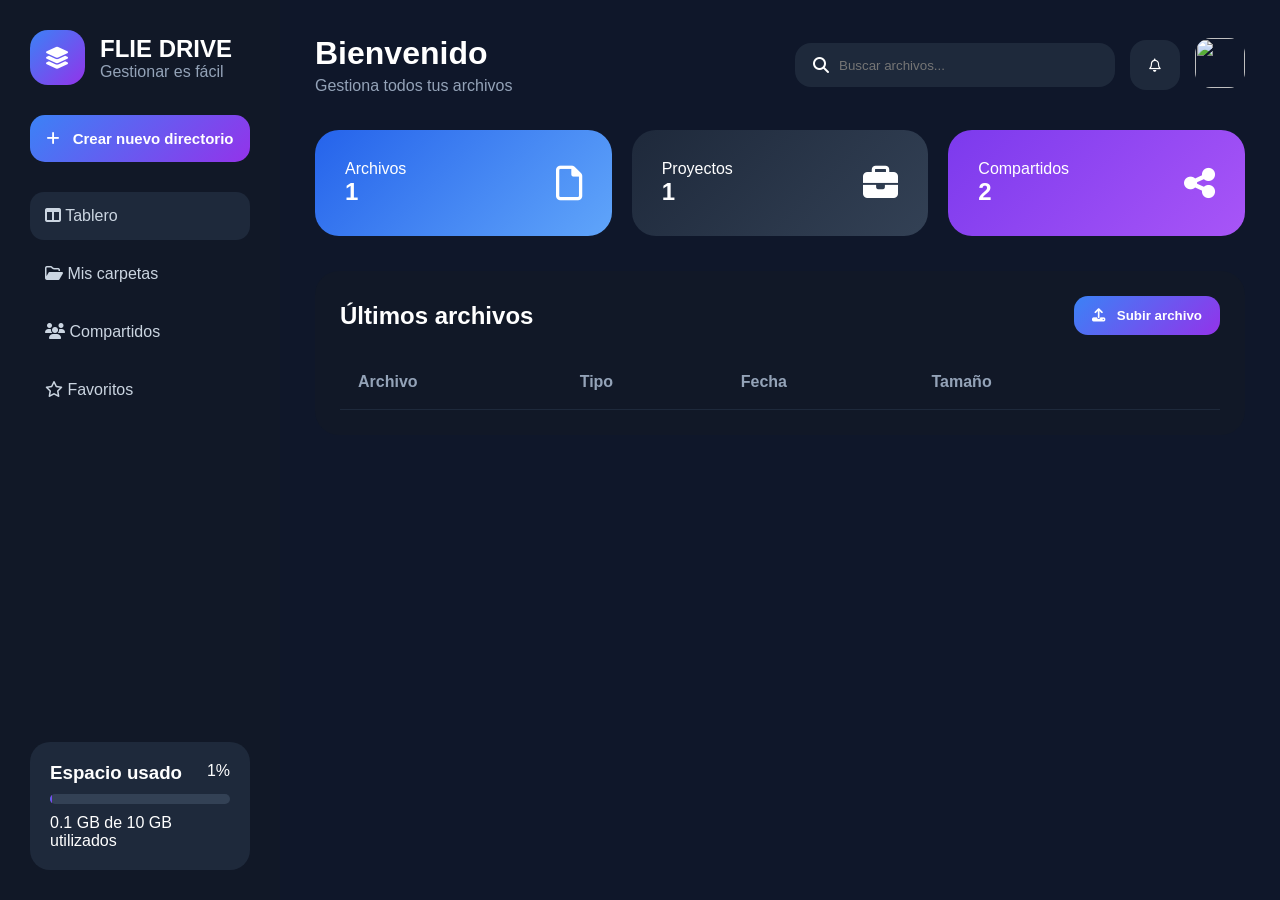
==== frontend/index.html @ d47bb7fe "CAMBIOS ANTES DE UNIFICACIÓN CON API  Y FRONTEND (ESPEREMOS QUE SALGA BIEN :V)" ====
<!DOCTYPE html>
<html lang="es">

<head>
    <meta charset="UTF-8">
    <meta name="viewport" content="width=device-width, initial-scale=1.0">
    <title>Directorio</title>

    <link rel="stylesheet" href="style.css">

    <link rel="stylesheet"
        href="https://cdnjs.cloudflare.com/ajax/libs/font-awesome/6.5.1/css/all.min.css">
</head>

<body>

    <div class="app-layout">

        <!-- SIDEBAR -->
        <aside class="sidebar">

            <div>

                <div class="brand">

                    <div class="brand-icon">
                        <i class="fa-solid fa-layer-group"></i>
                    </div>

                    <div>
                        <h2>FLIE DRIVE</h2>
                        <p>Gestionar es fácil</p>
                    </div>

                </div>

                <button class="create-btn">
                    <i class="fa-solid fa-plus"></i>
                    Crear nuevo directorio
                </button>

                <nav class="menu">

                    <a href="#" class="active">
                        <i class="fa-solid fa-table-columns"></i>
                        Tablero
                    </a>

                    <a href="#">
                        <i class="fa-regular fa-folder-open"></i>
                        Mis carpetas
                    </a>

                    <a href="#">
                        <i class="fa-solid fa-users"></i>
                        Compartidos
                    </a>

                    <a href="#">
                        <i class="fa-regular fa-star"></i>
                        Favoritos
                    </a>

                   
                </nav>

            </div>

            <div class="storage-card">

                <div class="storage-top">
                    <h3>Espacio usado</h3>
                    <span>1%</span>
                </div>

                <div class="storage-bar">
                    <div class="storage-fill"></div>
                </div>

                <p>0.1 GB de 10 GB utilizados</p>

            </div>

        </aside>

        <!-- MAIN -->
        <main class="main-content">

            <!-- TOPBAR -->
            <header class="topbar">

                <div>
                    <h1>Bienvenido </h1>
                    <p>Gestiona todos tus archivos</p>
                </div>

                <div class="top-actions">

                    <div class="search-box">
                        <i class="fa-solid fa-magnifying-glass"></i>

                        <input type="text"
                            placeholder="Buscar archivos...">
                    </div>

                    <button class="notification-btn">
                        <i class="fa-regular fa-bell"></i>
                    </button>

                    <div class="profile">
                        <img src="https://i.pravatar.cc/100" alt="">
                    </div>

                </div>

            </header>

            <!-- STATS -->
            <section class="stats-grid">

                <div class="stat-card blue-card">
                    <div>
                        <p>Archivos</p>
                        <h2>1</h2>
                    </div>

                    <i class="fa-regular fa-file"></i>
                </div>

                <div class="stat-card dark-card">
                    <div>
                        <p>Proyectos</p>
                        <h2>1</h2>
                    </div>

                    <i class="fa-solid fa-briefcase"></i>
                </div>

                <div class="stat-card purple-card">
                    <div>
                        <p>Compartidos</p>
                        <h2>2</h2>
                    </div>

                    <i class="fa-solid fa-share-nodes"></i>
                </div>

            </section>

            <!-- TABLA -->
            <section class="table-section">

                <div class="section-header">

                    <h2>Últimos archivos</h2>

                    <button class="upload-btn">
                        <i class="fa-solid fa-upload"></i>
                        Subir archivo
                    </button>

                </div>

                <table>

                    <thead>
                        <tr>
                            <th>Archivo</th>
                            <th>Tipo</th>
                            <th>Fecha</th>
                            <th>Tamaño</th>
                            <th></th>
                        </tr>
                    </thead>

                    <tbody id="table-body"></tbody>

                </table>

            </section>

        </main>

    </div>

    <script src="script.js"></script>

</body>

</html>
---- frontend/style.css ----
*{
    margin:0;
    padding:0;
    box-sizing:border-box;
    font-family:'Segoe UI',sans-serif;
}

body{
    background:#0f172a;
    color:white;
}

.app-layout{
    display:flex;
    min-height:100vh;
}

/* SIDEBAR */

.sidebar{
    width:280px;
    background:#111827;
    padding:30px;

    display:flex;
    flex-direction:column;
    justify-content:space-between;
}

.brand{
    display:flex;
    align-items:center;
    gap:15px;

    margin-bottom:30px;
}

.brand-icon{
    width:55px;
    height:55px;

    border-radius:18px;

    background:linear-gradient(135deg,#3b82f6,#9333ea);

    display:flex;
    justify-content:center;
    align-items:center;

    font-size:22px;
}

.brand p{
    color:#94a3b8;
}

.create-btn{

    position: relative;
    overflow: hidden;

    width:100%;
    padding:15px;

    border:none;
    border-radius:15px;

    background:linear-gradient(
        135deg,
        #3b82f6,
        #9333ea
    );

    color:white;
    font-weight:bold;
    font-size:15px;

    cursor:pointer;

    margin-bottom:30px;

    transition:
        transform 0.3s ease,
        box-shadow 0.3s ease,
        filter 0.3s ease;
}

/* hover principal */
.create-btn:hover{

    transform:
        translateY(-4px)
        scale(1.02);

    box-shadow:
        0 10px 25px rgba(59,130,246,0.35),
        0 0 30px rgba(147,51,234,0.25);

    filter: brightness(1.08);
}

/* al hacer click */
.create-btn:active{

    transform: scale(0.97);
}

/* brillo animado */
.create-btn::before{

    content:"";

    position:absolute;

    top:0;
    left:-120%;

    width:100%;
    height:100%;

    background:linear-gradient(
        120deg,
        transparent,
        rgba(255,255,255,0.25),
        transparent
    );

    transition:0.7s;
}

/* animación del brillo */
.create-btn:hover::before{
    left:120%;
}

/* icono */
.create-btn i{

    margin-right:8px;

    transition: transform 0.3s ease;
}

/* icono animado */
.create-btn:hover i{

    transform:
        rotate(90deg)
        scale(1.15);
}
.menu{
    display:flex;
    flex-direction:column;
    gap:10px;
}

.menu a{
    text-decoration:none;
    color:#cbd5e1;

    padding:15px;

    border-radius:14px;

    transition:.3s;
}

.menu a:hover,
.menu .active{
    background:#1e293b;
}

.storage-card{
    background:#1e293b;

    padding:20px;

    border-radius:20px;
}

.storage-top{
    display:flex;
    justify-content:space-between;

    margin-bottom:10px;
}

.storage-bar{
    width:100%;
    height:10px;

    background:#334155;

    border-radius:20px;

    overflow:hidden;

    margin-bottom:10px;
}

.storage-fill{
    width:1%;
    height:100%;

    background:linear-gradient(90deg,#3b82f6,#9333ea);
}

/* MAIN */

.main-content{
    flex:1;
    padding:35px;
}

/* TOPBAR */

.topbar{
    display:flex;
    justify-content:space-between;
    align-items:center;

    margin-bottom:35px;
}

.topbar p{
    color:#94a3b8;
    margin-top:5px;
}

.top-actions{
    display:flex;
    align-items:center;
    gap:15px;
}

.search-box{
    background:#1e293b;

    padding:14px 18px;

    border-radius:16px;

    width:320px;

    display:flex;
    align-items:center;
    gap:10px;
}

.search-box input{
    background:transparent;
    border:none;
    outline:none;
    color:white;
    width:100%;
}

.notification-btn{
    width:50px;
    height:50px;

    border:none;
    border-radius:16px;

    background:#1e293b;

    color:white;

    cursor:pointer;
}

.profile img{
    width:50px;
    height:50px;

    border-radius:16px;
}

/* STATS */

.stats-grid{
    display:grid;
    grid-template-columns:repeat(auto-fit,minmax(250px,1fr));

    gap:20px;

    margin-bottom:35px;
}

.stat-card{
    padding:30px;

    border-radius:24px;

    display:flex;
    justify-content:space-between;
    align-items:center;
}

.blue-card{
    background:linear-gradient(135deg,#2563eb,#60a5fa);
}

.dark-card{
    background:linear-gradient(135deg,#1e293b,#334155);
}

.purple-card{
    background:linear-gradient(135deg,#7c3aed,#a855f7);
}

.stat-card i{
    font-size:35px;
}

/* TABLE */

.table-section{
    background:#111827;

    padding:25px;

    border-radius:24px;
}

.section-header{
    display:flex;
    justify-content:space-between;
    align-items:center;

    margin-bottom:20px;
}

.upload-btn{

    position: relative;
    overflow: hidden;

    border:none;

    padding:12px 18px;

    border-radius:14px;

    background:linear-gradient(
        135deg,
        #3b82f6,
        #9333ea
    );

    color:white;

    cursor:pointer;

    font-weight:bold;

    transition:
        transform 0.3s ease,
        box-shadow 0.3s ease,
        filter 0.3s ease;
}

/* hover principal */
.upload-btn:hover{

    transform:
        translateY(-4px)
        scale(1.03);

    box-shadow:
        0 10px 25px rgba(59,130,246,0.35),
        0 0 30px rgba(147,51,234,0.25);

    filter: brightness(1.08);
}

/* efecto click */
.upload-btn:active{

    transform: scale(0.96);
}

/* brillo animado */
.upload-btn::before{

    content:"";

    position:absolute;

    top:0;
    left:-120%;

    width:100%;
    height:100%;

    background:linear-gradient(
        120deg,
        transparent,
        rgba(255,255,255,0.25),
        transparent
    );

    transition:0.7s;
}

/* movimiento del brillo */
.upload-btn:hover::before{
    left:120%;
}

/* icono */
.upload-btn i{

    margin-right:8px;

    transition:
        transform 0.4s ease;
}

/* animacion icono */
.upload-btn:hover i{

    transform:
        translateY(-3px)
        scale(1.15);
}

table{
    width:100%;
    border-collapse:collapse;
}

th,
td{
    padding:18px;
    text-align:left;
}

th{
    color:#94a3b8;
}

tr{
    border-bottom:1px solid #1e293b;
}

.file-info{
    display:flex;
    align-items:center;
    gap:15px;
}

.file-icon{
    width:45px;
    height:45px;

    border-radius:14px;

    background:#1e293b;

    display:flex;
    justify-content:center;
    align-items:center;
}

/* RESPONSIVE */

@media(max-width:1000px){

    .sidebar{
        display:none;
    }

    .topbar{
        flex-direction:column;
        gap:20px;
        align-items:flex-start;
    }

    .search-box{
        width:100%;
    }
}

/* EFECTO PREMIUM SIDEBAR */

.menu a{
    position: relative;
    overflow: hidden;

    transition: 
        transform 0.3s ease,
        background 0.3s ease,
        box-shadow 0.3s ease;
}

/* brillo animado */
.menu a::before{
    content: "";

    position: absolute;

    top: 0;
    left: -120%;

    width: 100%;
    height: 100%;

    background: linear-gradient(
        120deg,
        transparent,
        rgba(255,255,255,0.18),
        transparent
    );

    transition: 0.6s;
}

/* hover principal */
.menu a:hover{

    transform: translateX(8px) scale(1.03);

    background: linear-gradient(
        90deg,
        rgba(59,130,246,0.18),
        rgba(147,51,234,0.18)
    );

    box-shadow:
        0 0 15px rgba(59,130,246,0.25),
        0 0 30px rgba(147,51,234,0.15);

    color: white;
}

/* animación de brillo */
.menu a:hover::before{
    left: 120%;
}

/* iconos */
.menu a i{
    transition: 0.3s;
}

/* icono flotante */
.menu a:hover i{
    transform: scale(1.2) rotate(-8deg);
    color: #60a5fa;
}

/* EFECTOS PREMIUM PARA LAS CARDS */

.stat-card{
    position: relative;
    overflow: hidden;

    cursor: pointer;

    transition:
        transform 0.35s ease,
        box-shadow 0.35s ease,
        filter 0.35s ease;
}

/* efecto glow */
.stat-card:hover{

    transform:
        translateY(-10px)
        scale(1.03);

    box-shadow:
        0 10px 30px rgba(0,0,0,0.35),
        0 0 25px rgba(255,255,255,0.08);

    filter: brightness(1.08);
}

/* brillo animado */
.stat-card::before{

    content: "";

    position: absolute;

    top: 0;
    left: -150%;

    width: 80%;
    height: 100%;

    background: linear-gradient(
        120deg,
        transparent,
        rgba(255,255,255,0.22),
        transparent
    );

    transform: skewX(-20deg);

    transition: 0.8s;
}

/* animación del brillo */
.stat-card:hover::before{
    left: 180%;
}

/* iconos animados */
.stat-card i{

    transition:
        transform 0.4s ease,
        opacity 0.3s ease;
}

/* movimiento del icono */
.stat-card:hover i{

    transform:
        scale(1.25)
        rotate(-8deg);

    opacity: 1;
}

/* numeros con efecto */
.stat-card h2{

    transition:
        transform 0.3s ease,
        letter-spacing 0.3s ease;
}

.stat-card:hover h2{

    transform: scale(1.08);

    letter-spacing: 1px;
}
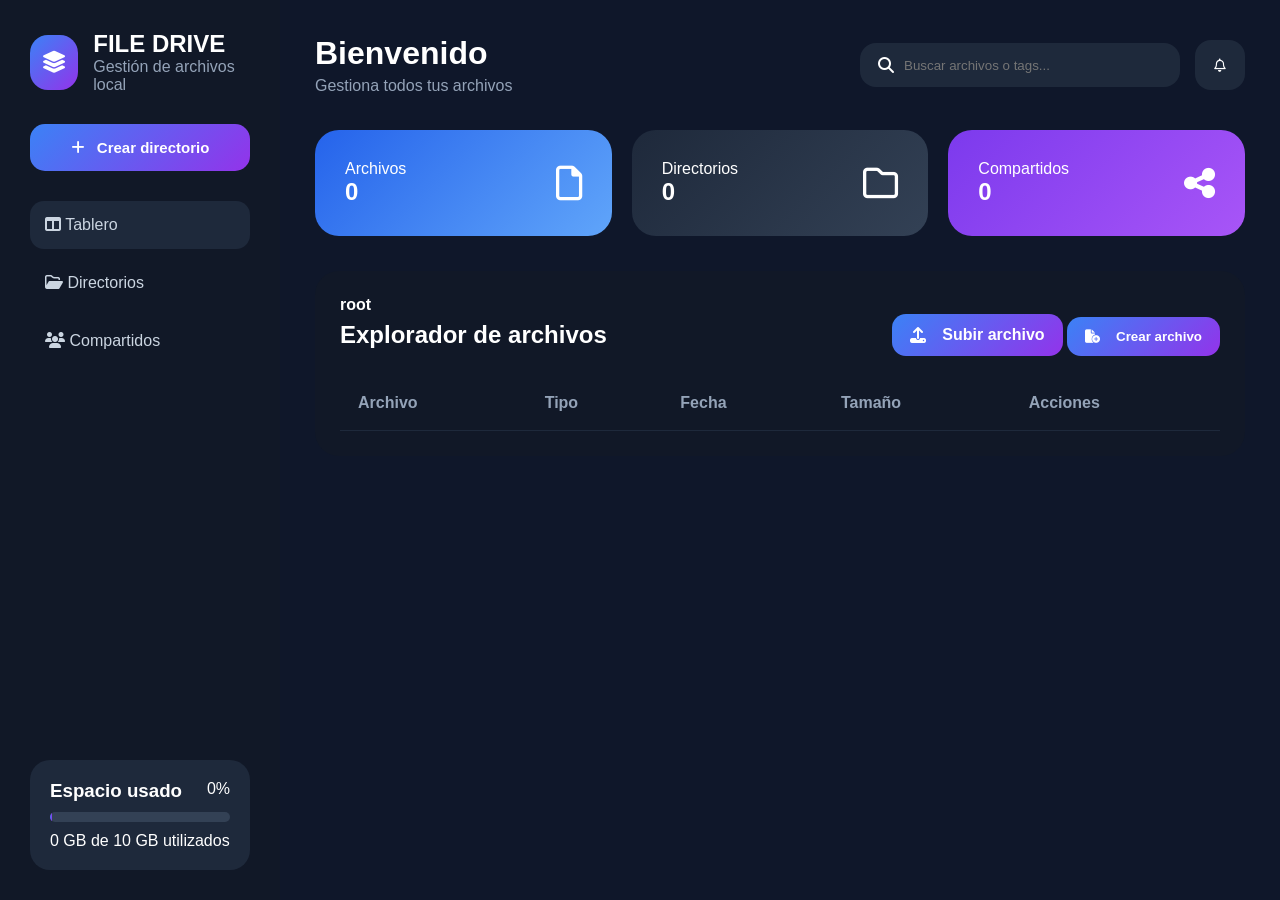
==== commit 97717936: "change22" ====
--- a/frontend/index.html
+++ b/frontend/index.html
@@ -2,14 +2,26 @@
 <html lang="es">
 
 <head>
+
     <meta charset="UTF-8">
-    <meta name="viewport" content="width=device-width, initial-scale=1.0">
-    <title>Directorio</title>
-
-    <link rel="stylesheet" href="style.css">
-
-    <link rel="stylesheet"
-        href="https://cdnjs.cloudflare.com/ajax/libs/font-awesome/6.5.1/css/all.min.css">
+
+    <meta
+        name="viewport"
+        content="width=device-width, initial-scale=1.0"
+    >
+
+    <title>File Drive</title>
+
+    <link
+        rel="stylesheet"
+        href="style.css"
+    >
+
+    <link
+        rel="stylesheet"
+        href="https://cdnjs.cloudflare.com/ajax/libs/font-awesome/6.5.1/css/all.min.css"
+    >
+
 </head>
 
 <body>
@@ -17,160 +29,305 @@
     <div class="app-layout">
 
         <!-- SIDEBAR -->
+
         <aside class="sidebar">
 
             <div>
 
+                <!-- BRAND -->
+
                 <div class="brand">
 
                     <div class="brand-icon">
+
                         <i class="fa-solid fa-layer-group"></i>
+
                     </div>
 
                     <div>
-                        <h2>FLIE DRIVE</h2>
-                        <p>Gestionar es fácil</p>
-                    </div>
-
-                </div>
-
-                <button class="create-btn">
+
+                        <h2>FILE DRIVE</h2>
+
+                        <p>
+                            Gestión de archivos local
+                        </p>
+
+                    </div>
+
+                </div>
+
+                <!-- CREATE DIRECTORY -->
+
+                <button
+                    class="create-btn"
+                    id="new-folder-btn"
+                >
+
                     <i class="fa-solid fa-plus"></i>
-                    Crear nuevo directorio
+
+                    Crear directorio
+
                 </button>
 
+                <!-- MENU -->
+
                 <nav class="menu">
 
-                    <a href="#" class="active">
+                    <a
+                        href="#"
+                        class="active"
+                        id="dashboard-view-btn"
+                    >
+
                         <i class="fa-solid fa-table-columns"></i>
+
                         Tablero
+
                     </a>
 
+                    <a
+                        href="#"
+                        id="directories-view-btn"
+                    >
+
+                        <i class="fa-regular fa-folder-open"></i>
+
+                        Directorios
+
+                    </a>
+
                     <a href="#">
-                        <i class="fa-regular fa-folder-open"></i>
-                        Mis carpetas
+
+                        <i class="fa-solid fa-users"></i>
+
+                        Compartidos
+
                     </a>
 
-                    <a href="#">
-                        <i class="fa-solid fa-users"></i>
-                        Compartidos
-                    </a>
-
-                    <a href="#">
-                        <i class="fa-regular fa-star"></i>
-                        Favoritos
-                    </a>
-
-                   
                 </nav>
 
+                <!-- DIRECTORY TREE -->
+
+                <div id="directory-tree"></div>
+
             </div>
 
+            <!-- STORAGE -->
+
             <div class="storage-card">
 
                 <div class="storage-top">
+
                     <h3>Espacio usado</h3>
-                    <span>1%</span>
+
+                    <span id="storage-percent">
+                        0%
+                    </span>
+
                 </div>
 
                 <div class="storage-bar">
-                    <div class="storage-fill"></div>
-                </div>
-
-                <p>0.1 GB de 10 GB utilizados</p>
+
+                    <div
+                        class="storage-fill"
+                        id="storage-fill"
+                    ></div>
+
+                </div>
+
+                <p id="storage-text">
+                    0 GB de 10 GB utilizados
+                </p>
 
             </div>
 
         </aside>
 
         <!-- MAIN -->
+
         <main class="main-content">
 
             <!-- TOPBAR -->
+
             <header class="topbar">
 
                 <div>
-                    <h1>Bienvenido </h1>
-                    <p>Gestiona todos tus archivos</p>
+
+                    <h1>Bienvenido</h1>
+
+                    <p>
+                        Gestiona todos tus archivos
+                    </p>
+
                 </div>
 
                 <div class="top-actions">
 
+                    <!-- SEARCH -->
+
                     <div class="search-box">
+
                         <i class="fa-solid fa-magnifying-glass"></i>
 
-                        <input type="text"
-                            placeholder="Buscar archivos...">
-                    </div>
+                        <input
+                            type="text"
+                            placeholder="Buscar archivos o tags..."
+                        >
+
+                    </div>
+
+                    <!-- NOTIFICATIONS -->
 
                     <button class="notification-btn">
+
                         <i class="fa-regular fa-bell"></i>
+
                     </button>
 
-                    <div class="profile">
-                        <img src="https://i.pravatar.cc/100" alt="">
-                    </div>
-
                 </div>
 
             </header>
 
             <!-- STATS -->
+
             <section class="stats-grid">
 
-                <div class="stat-card blue-card">
+                <!-- FILES -->
+
+                <div
+                    class="stat-card blue-card"
+                    id="files-card"
+                >
+
                     <div>
+
                         <p>Archivos</p>
-                        <h2>1</h2>
+
+                        <h2 id="files-count">
+                            0
+                        </h2>
+
                     </div>
 
                     <i class="fa-regular fa-file"></i>
-                </div>
-
-                <div class="stat-card dark-card">
+
+                </div>
+
+                <!-- DIRECTORIES -->
+
+                <div
+                    class="stat-card dark-card"
+                    id="directories-card"
+                >
+
                     <div>
-                        <p>Proyectos</p>
-                        <h2>1</h2>
-                    </div>
-
-                    <i class="fa-solid fa-briefcase"></i>
-                </div>
+
+                        <p>Directorios</p>
+
+                        <h2 id="directories-count">
+                            0
+                        </h2>
+
+                    </div>
+
+                    <i class="fa-regular fa-folder"></i>
+
+                </div>
+
+                <!-- SHARED -->
 
                 <div class="stat-card purple-card">
+
                     <div>
+
                         <p>Compartidos</p>
-                        <h2>2</h2>
+
+                        <h2 id="shared-files">
+                            0
+                        </h2>
+
                     </div>
 
                     <i class="fa-solid fa-share-nodes"></i>
+
                 </div>
 
             </section>
 
-            <!-- TABLA -->
+            <!-- TABLE SECTION -->
+
             <section class="table-section">
 
+                <!-- BREADCRUMBS -->
+
+                <div id="breadcrumbs"></div>
+
+                <!-- HEADER -->
+
                 <div class="section-header">
 
-                    <h2>Últimos archivos</h2>
-
-                    <button class="upload-btn">
-                        <i class="fa-solid fa-upload"></i>
-                        Subir archivo
-                    </button>
-
-                </div>
+                    <h2>
+                        Explorador de archivos
+                    </h2>
+
+                    <div class="header-actions">
+
+                        <!-- UPLOAD -->
+
+                        <label
+                            class="upload-btn"
+                            for="file-input"
+                        >
+
+                            <i class="fa-solid fa-upload"></i>
+
+                            Subir archivo
+
+                        </label>
+
+                        <input
+                            type="file"
+                            id="file-input"
+                            hidden
+                        >
+
+                        <!-- CREATE FILE -->
+
+                        <button
+                            class="upload-btn"
+                            id="create-file-btn"
+                        >
+
+                            <i class="fa-solid fa-file-circle-plus"></i>
+
+                            Crear archivo
+
+                        </button>
+
+                    </div>
+
+                </div>
+
+                <!-- TABLE -->
 
                 <table>
 
                     <thead>
+
                         <tr>
+
                             <th>Archivo</th>
+
                             <th>Tipo</th>
+
                             <th>Fecha</th>
+
                             <th>Tamaño</th>
-                            <th></th>
+
+                            <th>Acciones</th>
+
                         </tr>
+
                     </thead>
 
                     <tbody id="table-body"></tbody>
@@ -183,7 +340,7 @@
 
     </div>
 
-    <script src="script.js"></script>
+    <script src="main.js"></script>
 
 </body>
 
--- a/frontend/style.css
+++ b/frontend/style.css
@@ -336,23 +336,29 @@
     position: relative;
     overflow: hidden;
 
-    border:none;
-
-    padding:12px 18px;
-
-    border-radius:14px;
-
-    background:linear-gradient(
+    display: inline-flex;
+    align-items: center;
+    justify-content: center;
+
+    gap: 8px;
+
+    border: none;
+
+    padding: 12px 18px;
+
+    border-radius: 14px;
+
+    background: linear-gradient(
         135deg,
         #3b82f6,
         #9333ea
     );
 
-    color:white;
-
-    cursor:pointer;
-
-    font-weight:bold;
+    color: white;
+
+    cursor: pointer;
+
+    font-weight: bold;
 
     transition:
         transform 0.3s ease,
@@ -640,3 +646,52 @@
 
     letter-spacing: 1px;
 }
+.delete-directory-btn,
+.delete-file-btn {
+
+    padding: 6px 12px;
+
+    border: none;
+
+    border-radius: 6px;
+
+    cursor: pointer;
+
+    background: #ff4d4d;
+
+    color: white;
+
+    font-size: 14px;
+}
+.file-info-column{
+
+    display:flex;
+    flex-direction:column;
+    gap:6px;
+}
+
+.tags-container{
+
+    display:flex;
+    flex-wrap:wrap;
+    gap:6px;
+
+    margin-left:60px;
+}
+
+.tag-badge{
+
+    padding:4px 10px;
+
+    border-radius:999px;
+
+    background:#1e293b;
+
+    border:1px solid #334155;
+
+    color:#60a5fa;
+
+    font-size:12px;
+
+    font-weight:600;
+}   
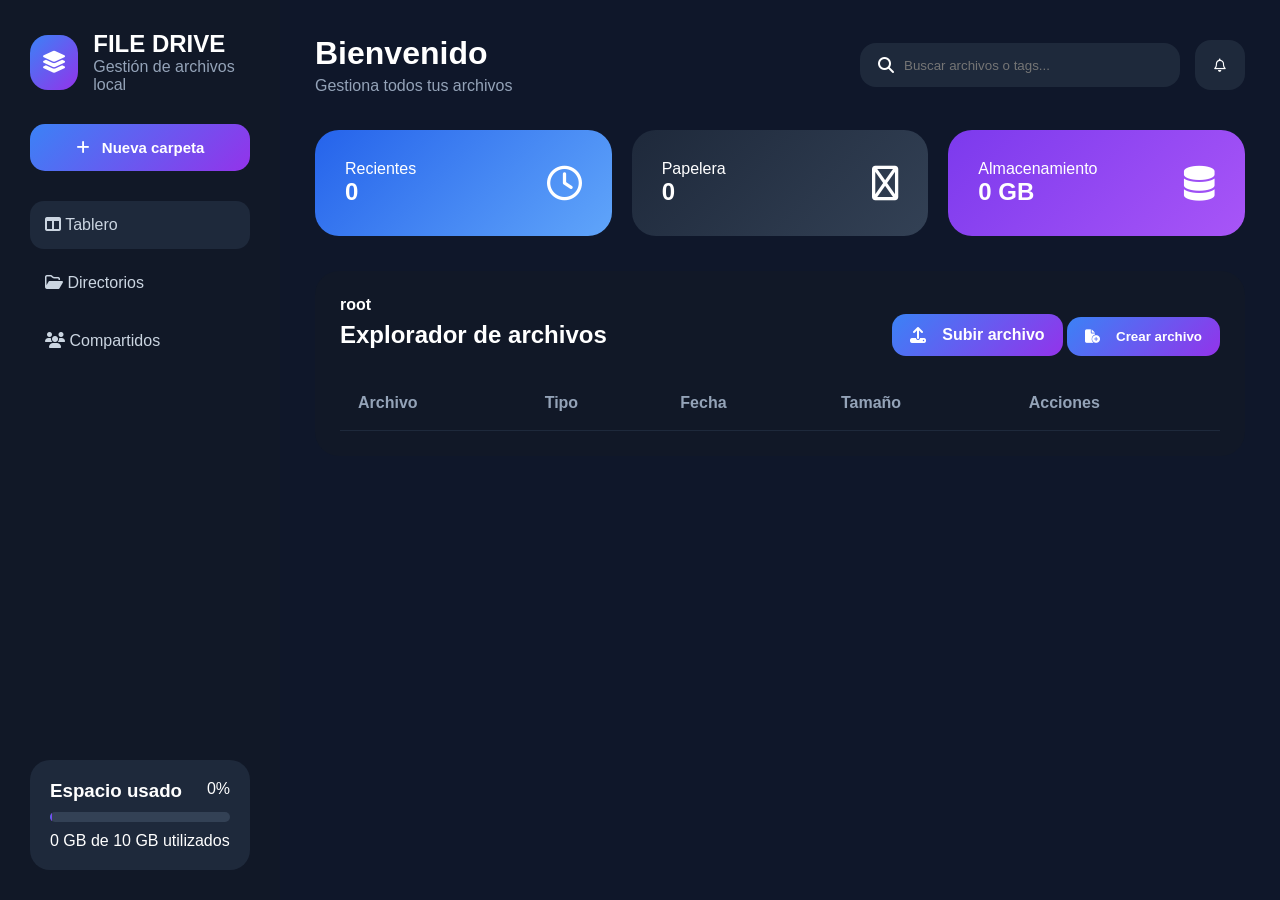
==== commit f2700ba7: "cld1" ====
--- a/frontend/index.html
+++ b/frontend/index.html
@@ -65,7 +65,7 @@
 
                     <i class="fa-solid fa-plus"></i>
 
-                    Crear directorio
+                    Nueva carpeta
 
                 </button>
 
@@ -192,24 +192,24 @@
 
             <section class="stats-grid">
 
-                <!-- FILES -->
+                <!-- RECENT FILES -->
 
                 <div
                     class="stat-card blue-card"
-                    id="files-card"
+                    id="recent-files-card"
                 >
 
                     <div>
 
-                        <p>Archivos</p>
-
-                        <h2 id="files-count">
+                        <p>Recientes</p>
+
+                        <h2 id="recent-files-count">
                             0
                         </h2>
 
                     </div>
 
-                    <i class="fa-regular fa-file"></i>
+                    <i class="fa-regular fa-clock"></i>
 
                 </div>
 
@@ -217,38 +217,38 @@
 
                 <div
                     class="stat-card dark-card"
-                    id="directories-card"
+                    id="trash-card"
                 >
 
                     <div>
 
-                        <p>Directorios</p>
-
-                        <h2 id="directories-count">
+                        <p>Papelera</p>
+
+                        <h2 id="trash-count">
                             0
                         </h2>
 
                     </div>
 
-                    <i class="fa-regular fa-folder"></i>
-
-                </div>
-
-                <!-- SHARED -->
+                    <i class="fa-regular fa-trash"></i>
+
+                </div>
+
+                <!-- TOTAL SIZE -->
 
                 <div class="stat-card purple-card">
 
                     <div>
 
-                        <p>Compartidos</p>
-
-                        <h2 id="shared-files">
-                            0
+                        <p>Almacenamiento</p>
+
+                        <h2 id="storage-used-gb">
+                            0 GB
                         </h2>
 
                     </div>
 
-                    <i class="fa-solid fa-share-nodes"></i>
+                    <i class="fa-solid fa-database"></i>
 
                 </div>
 
@@ -340,6 +340,55 @@
 
     </div>
 
+    <!-- TAGS MODAL -->
+
+    <div class="modal" id="tags-modal">
+
+        <div class="modal-content">
+
+            <div class="modal-header">
+
+                <h2>Editar etiquetas</h2>
+
+                <button class="modal-close-btn" id="close-tags-modal">
+                    <i class="fa-solid fa-times"></i>
+                </button>
+
+            </div>
+
+            <div class="modal-body">
+
+                <div class="tags-input-section">
+
+                    <input
+                        type="text"
+                        id="tag-input"
+                        placeholder="Agregar nueva etiqueta y presionar Enter"
+                        class="tag-input"
+                    >
+
+                </div>
+
+                <div class="tags-list" id="tags-list"></div>
+
+            </div>
+
+            <div class="modal-footer">
+
+                <button class="btn-cancel" id="cancel-tags-btn">
+                    Cancelar
+                </button>
+
+                <button class="btn-save" id="save-tags-btn">
+                    Guardar
+                </button>
+
+            </div>
+
+        </div>
+
+    </div>
+
     <script src="main.js"></script>
 
 </body>
--- a/frontend/style.css
+++ b/frontend/style.css
@@ -694,4 +694,252 @@
     font-size:12px;
 
     font-weight:600;
-}   +}
+
+/* MODAL */
+
+.modal {
+
+    display: none;
+
+    position: fixed;
+
+    z-index: 1000;
+
+    left: 0;
+
+    top: 0;
+
+    width: 100%;
+
+    height: 100%;
+
+    background-color: rgba(0, 0, 0, 0.6);
+}
+
+.modal.show {
+
+    display: flex;
+
+    justify-content: center;
+
+    align-items: center;
+}
+
+.modal-content {
+
+    background: #1f2937;
+
+    border-radius: 12px;
+
+    width: 90%;
+
+    max-width: 500px;
+
+    box-shadow: 0 20px 60px rgba(0, 0, 0, 0.5);
+
+    overflow: hidden;
+}
+
+.modal-header {
+
+    display: flex;
+
+    justify-content: space-between;
+
+    align-items: center;
+
+    padding: 20px;
+
+    border-bottom: 1px solid #374151;
+}
+
+.modal-header h2 {
+
+    font-size: 18px;
+
+    font-weight: 600;
+}
+
+.modal-close-btn {
+
+    background: none;
+
+    border: none;
+
+    color: #9ca3af;
+
+    font-size: 20px;
+
+    cursor: pointer;
+
+    transition: color 0.2s;
+}
+
+.modal-close-btn:hover {
+
+    color: #ffffff;
+}
+
+.modal-body {
+
+    padding: 20px;
+}
+
+.tags-input-section {
+
+    margin-bottom: 20px;
+}
+
+.tag-input {
+
+    width: 100%;
+
+    padding: 10px 12px;
+
+    border: 1px solid #374151;
+
+    border-radius: 6px;
+
+    background: #111827;
+
+    color: #ffffff;
+
+    font-size: 14px;
+
+    outline: none;
+
+    transition: border-color 0.2s;
+}
+
+.tag-input:focus {
+
+    border-color: #3b82f6;
+}
+
+.tags-list {
+
+    display: flex;
+
+    flex-wrap: wrap;
+
+    gap: 8px;
+}
+
+.tag-item {
+
+    display: flex;
+
+    align-items: center;
+
+    gap: 8px;
+
+    padding: 8px 12px;
+
+    background: #374151;
+
+    border-radius: 20px;
+
+    font-size: 13px;
+}
+
+.tag-remove-btn {
+
+    background: none;
+
+    border: none;
+
+    color: #ef4444;
+
+    cursor: pointer;
+
+    font-size: 14px;
+
+    transition: color 0.2s;
+}
+
+.tag-remove-btn:hover {
+
+    color: #fca5a5;
+}
+
+.modal-footer {
+
+    display: flex;
+
+    justify-content: flex-end;
+
+    gap: 10px;
+
+    padding: 15px 20px;
+
+    border-top: 1px solid #374151;
+}
+
+.btn-cancel,
+.btn-save {
+
+    padding: 8px 16px;
+
+    border: none;
+
+    border-radius: 6px;
+
+    font-size: 14px;
+
+    font-weight: 500;
+
+    cursor: pointer;
+
+    transition: all 0.2s;
+}
+
+.btn-cancel {
+
+    background: #374151;
+
+    color: #ffffff;
+}
+
+.btn-cancel:hover {
+
+    background: #4b5563;
+}
+
+.btn-save {
+
+    background: #3b82f6;
+
+    color: #ffffff;
+}
+
+.btn-save:hover {
+
+    background: #2563eb;
+}
+
+/* EDIT TAGS BUTTON */
+
+.edit-tags-btn {
+
+    padding: 6px 12px;
+
+    background: #6366f1;
+
+    color: white;
+
+    border: none;
+
+    border-radius: 4px;
+
+    font-size: 12px;
+
+    cursor: pointer;
+
+    transition: background 0.2s;
+}
+
+.edit-tags-btn:hover {
+
+    background: #4f46e5;
+}
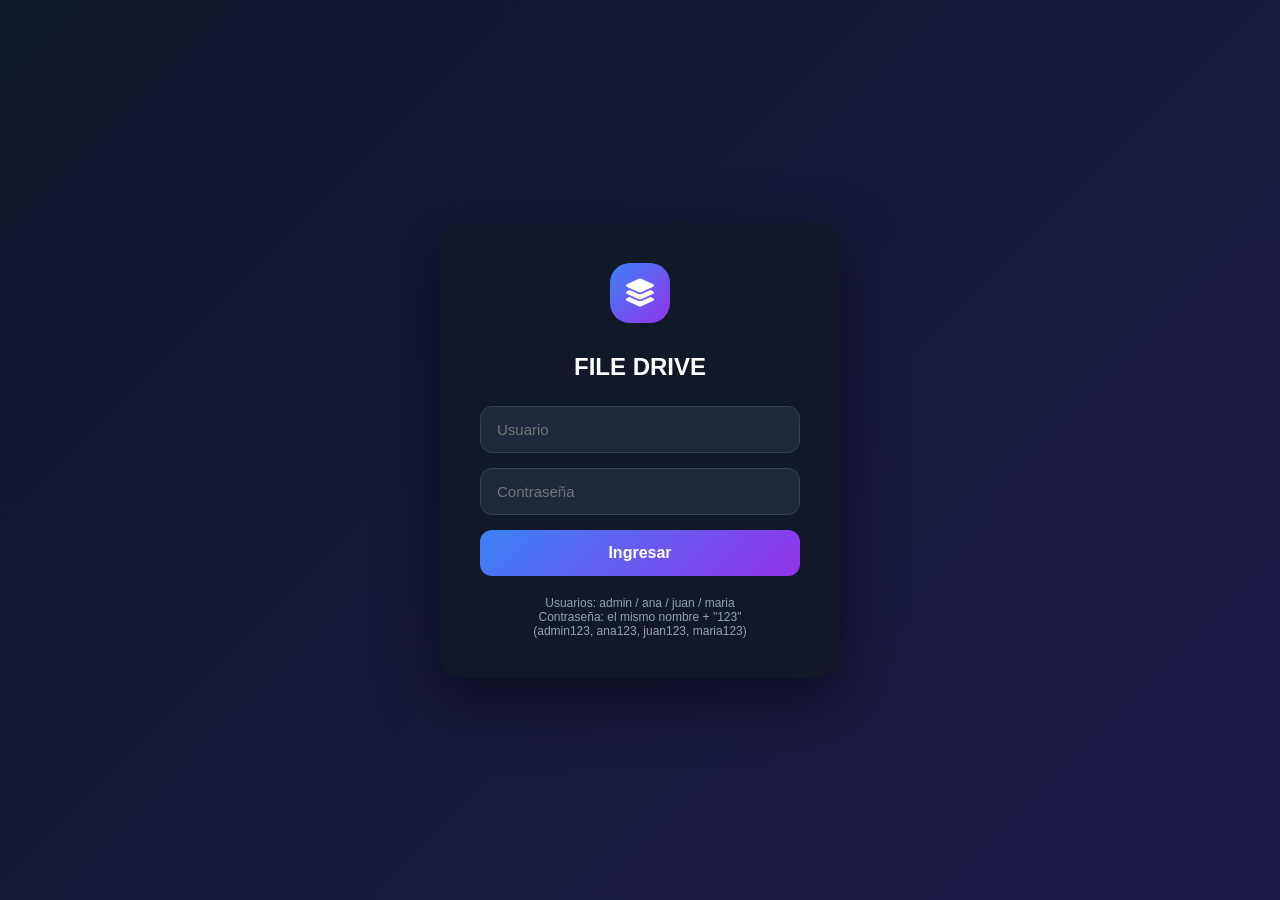
==== commit b1aec372: "funcionando1" ====
--- a/frontend/index.html
+++ b/frontend/index.html
@@ -14,7 +14,7 @@
 
     <link
         rel="stylesheet"
-        href="style.css"
+        href="/frontend/style.css"
     >
 
     <link
@@ -96,14 +96,7 @@
 
                     </a>
 
-                    <a href="#">
-
-                        <i class="fa-solid fa-users"></i>
-
-                        Compartidos
-
-                    </a>
-
+                    
                 </nav>
 
                 <!-- DIRECTORY TREE -->
@@ -178,11 +171,7 @@
 
                     <!-- NOTIFICATIONS -->
 
-                    <button class="notification-btn">
-
-                        <i class="fa-regular fa-bell"></i>
-
-                    </button>
+            
 
                 </div>
 
@@ -310,7 +299,7 @@
 
                 <!-- TABLE -->
 
-                <table>
+                <table class="data-table">
 
                     <thead>
 
@@ -389,7 +378,45 @@
 
     </div>
 
-    <script src="main.js"></script>
+    <!-- TRASH MODAL -->
+
+    <div class="modal" id="trash-modal">
+
+        <div class="modal-content modal-lg">
+
+            <div class="modal-header">
+
+                <h2><i class="fa-regular fa-trash-can"></i> Papelera</h2>
+
+                <button class="modal-close-btn" id="close-trash-modal">
+                    <i class="fa-solid fa-times"></i>
+                </button>
+
+            </div>
+
+            <div class="modal-body">
+
+                <div id="trash-items-list">
+                    <div class="loading">Cargando...</div>
+                </div>
+
+            </div>
+
+            <div class="modal-footer">
+
+                <button class="btn-cancel" id="empty-trash-btn">
+                    <i class="fa-regular fa-trash-can"></i> Vaciar papelera
+                </button>
+
+                <button class="btn-save" id="close-trash-btn">Cerrar</button>
+
+            </div>
+
+        </div>
+
+    </div>
+
+    <script src="/frontend/main.js"></script>
 
 </body>
 
--- a/frontend/style.css
+++ b/frontend/style.css
@@ -21,7 +21,6 @@
     width:280px;
     background:#111827;
     padding:30px;
-
     display:flex;
     flex-direction:column;
     justify-content:space-between;
@@ -31,22 +30,17 @@
     display:flex;
     align-items:center;
     gap:15px;
-
     margin-bottom:30px;
 }
 
 .brand-icon{
     width:55px;
     height:55px;
-
     border-radius:18px;
-
     background:linear-gradient(135deg,#3b82f6,#9333ea);
-
     display:flex;
     justify-content:center;
     align-items:center;
-
     font-size:22px;
 }
 
@@ -55,99 +49,55 @@
 }
 
 .create-btn{
-
     position: relative;
     overflow: hidden;
-
     width:100%;
     padding:15px;
-
     border:none;
     border-radius:15px;
-
-    background:linear-gradient(
-        135deg,
-        #3b82f6,
-        #9333ea
-    );
-
+    background:linear-gradient(135deg,#3b82f6,#9333ea);
     color:white;
     font-weight:bold;
     font-size:15px;
-
     cursor:pointer;
-
     margin-bottom:30px;
-
-    transition:
-        transform 0.3s ease,
-        box-shadow 0.3s ease,
-        filter 0.3s ease;
-}
-
-/* hover principal */
+    transition: transform 0.3s ease, box-shadow 0.3s ease, filter 0.3s ease;
+}
+
 .create-btn:hover{
-
-    transform:
-        translateY(-4px)
-        scale(1.02);
-
-    box-shadow:
-        0 10px 25px rgba(59,130,246,0.35),
-        0 0 30px rgba(147,51,234,0.25);
-
+    transform: translateY(-4px) scale(1.02);
+    box-shadow: 0 10px 25px rgba(59,130,246,0.35), 0 0 30px rgba(147,51,234,0.25);
     filter: brightness(1.08);
 }
 
-/* al hacer click */
 .create-btn:active{
-
     transform: scale(0.97);
 }
 
-/* brillo animado */
 .create-btn::before{
-
     content:"";
-
     position:absolute;
-
     top:0;
     left:-120%;
-
     width:100%;
     height:100%;
-
-    background:linear-gradient(
-        120deg,
-        transparent,
-        rgba(255,255,255,0.25),
-        transparent
-    );
-
+    background:linear-gradient(120deg, transparent, rgba(255,255,255,0.25), transparent);
     transition:0.7s;
 }
 
-/* animación del brillo */
 .create-btn:hover::before{
     left:120%;
 }
 
-/* icono */
 .create-btn i{
-
     margin-right:8px;
-
     transition: transform 0.3s ease;
 }
 
-/* icono animado */
 .create-btn:hover i{
-
-    transform:
-        rotate(90deg)
-        scale(1.15);
-}
+    transform: rotate(90deg) scale(1.15);
+}
+
 .menu{
     display:flex;
     flex-direction:column;
@@ -157,11 +107,8 @@
 .menu a{
     text-decoration:none;
     color:#cbd5e1;
-
     padding:15px;
-
     border-radius:14px;
-
     transition:.3s;
 }
 
@@ -172,36 +119,28 @@
 
 .storage-card{
     background:#1e293b;
-
     padding:20px;
-
     border-radius:20px;
 }
 
 .storage-top{
     display:flex;
     justify-content:space-between;
-
     margin-bottom:10px;
 }
 
 .storage-bar{
     width:100%;
     height:10px;
-
     background:#334155;
-
     border-radius:20px;
-
     overflow:hidden;
-
     margin-bottom:10px;
 }
 
 .storage-fill{
     width:1%;
     height:100%;
-
     background:linear-gradient(90deg,#3b82f6,#9333ea);
 }
 
@@ -218,7 +157,6 @@
     display:flex;
     justify-content:space-between;
     align-items:center;
-
     margin-bottom:35px;
 }
 
@@ -235,13 +173,9 @@
 
 .search-box{
     background:#1e293b;
-
     padding:14px 18px;
-
     border-radius:16px;
-
     width:320px;
-
     display:flex;
     align-items:center;
     gap:10px;
@@ -255,46 +189,66 @@
     width:100%;
 }
 
-.notification-btn{
-    width:50px;
-    height:50px;
-
-    border:none;
-    border-radius:16px;
-
-    background:#1e293b;
-
-    color:white;
-
-    cursor:pointer;
-}
-
-.profile img{
-    width:50px;
-    height:50px;
-
-    border-radius:16px;
-}
-
 /* STATS */
 
 .stats-grid{
     display:grid;
     grid-template-columns:repeat(auto-fit,minmax(250px,1fr));
-
     gap:20px;
-
     margin-bottom:35px;
 }
 
 .stat-card{
     padding:30px;
-
     border-radius:24px;
-
     display:flex;
     justify-content:space-between;
     align-items:center;
+    position: relative;
+    overflow: hidden;
+    cursor: pointer;
+    transition: transform 0.35s ease, box-shadow 0.35s ease, filter 0.35s ease;
+}
+
+.stat-card:hover{
+    transform: translateY(-10px) scale(1.03);
+    box-shadow: 0 10px 30px rgba(0,0,0,0.35), 0 0 25px rgba(255,255,255,0.08);
+    filter: brightness(1.08);
+}
+
+.stat-card::before{
+    content: "";
+    position: absolute;
+    top: 0;
+    left: -150%;
+    width: 80%;
+    height: 100%;
+    background: linear-gradient(120deg, transparent, rgba(255,255,255,0.22), transparent);
+    transform: skewX(-20deg);
+    transition: 0.8s;
+}
+
+.stat-card:hover::before{
+    left: 180%;
+}
+
+.stat-card i{
+    font-size:35px;
+    transition: transform 0.4s ease, opacity 0.3s ease;
+}
+
+.stat-card:hover i{
+    transform: scale(1.25) rotate(-8deg);
+    opacity: 1;
+}
+
+.stat-card h2{
+    transition: transform 0.3s ease, letter-spacing 0.3s ease;
+}
+
+.stat-card:hover h2{
+    transform: scale(1.08);
+    letter-spacing: 1px;
 }
 
 .blue-card{
@@ -309,17 +263,11 @@
     background:linear-gradient(135deg,#7c3aed,#a855f7);
 }
 
-.stat-card i{
-    font-size:35px;
-}
-
 /* TABLE */
 
 .table-section{
     background:#111827;
-
     padding:25px;
-
     border-radius:24px;
 }
 
@@ -327,108 +275,58 @@
     display:flex;
     justify-content:space-between;
     align-items:center;
-
     margin-bottom:20px;
 }
 
 .upload-btn{
-
     position: relative;
     overflow: hidden;
-
     display: inline-flex;
     align-items: center;
     justify-content: center;
-
     gap: 8px;
-
     border: none;
-
     padding: 12px 18px;
-
     border-radius: 14px;
-
-    background: linear-gradient(
-        135deg,
-        #3b82f6,
-        #9333ea
-    );
-
-    color: white;
-
+    background: linear-gradient(135deg,#3b82f6,#9333ea);
+    color: white;
     cursor: pointer;
-
     font-weight: bold;
-
-    transition:
-        transform 0.3s ease,
-        box-shadow 0.3s ease,
-        filter 0.3s ease;
-}
-
-/* hover principal */
+    transition: transform 0.3s ease, box-shadow 0.3s ease, filter 0.3s ease;
+}
+
 .upload-btn:hover{
-
-    transform:
-        translateY(-4px)
-        scale(1.03);
-
-    box-shadow:
-        0 10px 25px rgba(59,130,246,0.35),
-        0 0 30px rgba(147,51,234,0.25);
-
+    transform: translateY(-4px) scale(1.03);
+    box-shadow: 0 10px 25px rgba(59,130,246,0.35), 0 0 30px rgba(147,51,234,0.25);
     filter: brightness(1.08);
 }
 
-/* efecto click */
 .upload-btn:active{
-
     transform: scale(0.96);
 }
 
-/* brillo animado */
 .upload-btn::before{
-
     content:"";
-
     position:absolute;
-
     top:0;
     left:-120%;
-
     width:100%;
     height:100%;
-
-    background:linear-gradient(
-        120deg,
-        transparent,
-        rgba(255,255,255,0.25),
-        transparent
-    );
-
+    background:linear-gradient(120deg, transparent, rgba(255,255,255,0.25), transparent);
     transition:0.7s;
 }
 
-/* movimiento del brillo */
 .upload-btn:hover::before{
     left:120%;
 }
 
-/* icono */
 .upload-btn i{
-
     margin-right:8px;
-
-    transition:
-        transform 0.4s ease;
-}
-
-/* animacion icono */
+    transition: transform 0.4s ease;
+}
+
 .upload-btn:hover i{
-
-    transform:
-        translateY(-3px)
-        scale(1.15);
+    transform: translateY(-3px) scale(1.15);
 }
 
 table{
@@ -459,487 +357,365 @@
 .file-icon{
     width:45px;
     height:45px;
-
     border-radius:14px;
-
     background:#1e293b;
-
     display:flex;
     justify-content:center;
     align-items:center;
 }
 
+.file-info-column{
+    display:flex;
+    flex-direction:column;
+    gap:6px;
+}
+
+.tags-container{
+    display:flex;
+    flex-wrap:wrap;
+    gap:6px;
+    margin-left:60px;
+}
+
+.tag-badge{
+    padding:4px 10px;
+    border-radius:999px;
+    background:#1e293b;
+    border:1px solid #334155;
+    color:#60a5fa;
+    font-size:12px;
+    font-weight:600;
+}
+
+/* BOTONES DE ACCIÓN EN TABLA */
+.rename-directory-btn,
+.delete-directory-btn,
+.edit-tags-btn,
+.rename-file-btn,
+.delete-file-btn,
+.download-file-btn,
+.preview-file-btn,
+.share-file-btn {
+    padding: 6px 12px;
+    margin: 2px 3px;
+    border: none;
+    border-radius: 6px;
+    font-size: 12px;
+    font-weight: 500;
+    cursor: pointer;
+    transition: all 0.2s ease;
+    display: inline-flex;
+    align-items: center;
+    gap: 4px;
+}
+
+/* Renombrar */
+.rename-directory-btn,
+.rename-file-btn {
+    background: linear-gradient(135deg, #3b82f6, #2563eb);
+    color: white;
+}
+.rename-directory-btn:hover,
+.rename-file-btn:hover {
+    background: linear-gradient(135deg, #2563eb, #1d4ed8);
+    transform: translateY(-2px);
+    box-shadow: 0 4px 12px rgba(59,130,246,0.4);
+}
+
+/* Eliminar */
+.delete-directory-btn,
+.delete-file-btn {
+    background: linear-gradient(135deg, #ef4444, #dc2626);
+    color: white;
+}
+.delete-directory-btn:hover,
+.delete-file-btn:hover {
+    background: linear-gradient(135deg, #dc2626, #b91c1c);
+    transform: translateY(-2px);
+    box-shadow: 0 4px 12px rgba(239,68,68,0.4);
+}
+
+/* Tags */
+.edit-tags-btn {
+    background: linear-gradient(135deg, #8b5cf6, #7c3aed);
+    color: white;
+}
+.edit-tags-btn:hover {
+    background: linear-gradient(135deg, #7c3aed, #6d28d9);
+    transform: translateY(-2px);
+    box-shadow: 0 4px 12px rgba(139,92,246,0.4);
+}
+
+/* Descargar */
+.download-file-btn {
+    background: linear-gradient(135deg, #10b981, #059669);
+    color: white;
+}
+.download-file-btn:hover {
+    background: linear-gradient(135deg, #059669, #047857);
+    transform: translateY(-2px);
+    box-shadow: 0 4px 12px rgba(16,185,129,0.4);
+}
+
+/* Vista previa */
+.preview-file-btn {
+    background: linear-gradient(135deg, #f59e0b, #d97706);
+    color: white;
+}
+.preview-file-btn:hover {
+    background: linear-gradient(135deg, #d97706, #b45309);
+    transform: translateY(-2px);
+    box-shadow: 0 4px 12px rgba(245,158,11,0.4);
+}
+
+/* Compartir */
+.share-file-btn {
+    background: linear-gradient(135deg, #06b6d4, #0891b2);
+    color: white;
+}
+.share-file-btn:hover {
+    background: linear-gradient(135deg, #0891b2, #0e7490);
+    transform: translateY(-2px);
+    box-shadow: 0 4px 12px rgba(6,182,212,0.4);
+}
+
+/* Efecto clic */
+.rename-directory-btn:active,
+.delete-directory-btn:active,
+.edit-tags-btn:active,
+.rename-file-btn:active,
+.delete-file-btn:active,
+.download-file-btn:active,
+.preview-file-btn:active,
+.share-file-btn:active {
+    transform: translateY(0px);
+}
+
+/* MODAL */
+.modal {
+    display: none;
+    position: fixed;
+    z-index: 1000;
+    left: 0;
+    top: 0;
+    width: 100%;
+    height: 100%;
+    background-color: rgba(0, 0, 0, 0.6);
+}
+
+.modal.show {
+    display: flex;
+    justify-content: center;
+    align-items: center;
+}
+
+.modal-content {
+    background: #1f2937;
+    border-radius: 12px;
+    width: 90%;
+    max-width: 500px;
+    box-shadow: 0 20px 60px rgba(0, 0, 0, 0.5);
+    overflow: hidden;
+}
+
+.modal-header {
+    display: flex;
+    justify-content: space-between;
+    align-items: center;
+    padding: 20px;
+    border-bottom: 1px solid #374151;
+}
+
+.modal-header h2 {
+    font-size: 18px;
+    font-weight: 600;
+}
+
+.modal-close-btn {
+    background: none;
+    border: none;
+    color: #9ca3af;
+    font-size: 20px;
+    cursor: pointer;
+    transition: color 0.2s;
+}
+
+.modal-close-btn:hover {
+    color: #ffffff;
+}
+
+.modal-body {
+    padding: 20px;
+}
+
+.tags-input-section {
+    margin-bottom: 20px;
+}
+
+.tag-input {
+    width: 100%;
+    padding: 10px 12px;
+    border: 1px solid #374151;
+    border-radius: 6px;
+    background: #111827;
+    color: #ffffff;
+    font-size: 14px;
+    outline: none;
+    transition: border-color 0.2s;
+}
+
+.tag-input:focus {
+    border-color: #3b82f6;
+}
+
+.tags-list {
+    display: flex;
+    flex-wrap: wrap;
+    gap: 8px;
+}
+
+.tag-item {
+    display: flex;
+    align-items: center;
+    gap: 8px;
+    padding: 8px 12px;
+    background: #374151;
+    border-radius: 20px;
+    font-size: 13px;
+}
+
+.tag-remove-btn {
+    background: none;
+    border: none;
+    color: #ef4444;
+    cursor: pointer;
+    font-size: 14px;
+    transition: color 0.2s;
+}
+
+.tag-remove-btn:hover {
+    color: #fca5a5;
+}
+
+.modal-footer {
+    display: flex;
+    justify-content: flex-end;
+    gap: 10px;
+    padding: 15px 20px;
+    border-top: 1px solid #374151;
+}
+
+.btn-cancel,
+.btn-save {
+    padding: 8px 16px;
+    border: none;
+    border-radius: 6px;
+    font-size: 14px;
+    font-weight: 500;
+    cursor: pointer;
+    transition: all 0.2s;
+}
+
+.btn-cancel {
+    background: #374151;
+    color: #ffffff;
+}
+
+.btn-cancel:hover {
+    background: #4b5563;
+}
+
+.btn-save {
+    background: #3b82f6;
+    color: #ffffff;
+}
+
+.btn-save:hover {
+    background: #2563eb;
+}
+
+/* TRASH MODAL */
+.modal-lg {
+    max-width: 800px;
+    width: 90%;
+}
+
+.trash-item {
+    display: flex;
+    justify-content: space-between;
+    align-items: center;
+    padding: 15px;
+    border-bottom: 1px solid #374151;
+    background: #111827;
+    border-radius: 8px;
+    margin-bottom: 10px;
+}
+
+.trash-item-info {
+    flex: 1;
+}
+
+.trash-item-name {
+    font-weight: bold;
+    font-size: 16px;
+}
+
+.trash-item-path {
+    font-size: 12px;
+    color: #94a3b8;
+    margin-top: 4px;
+}
+
+.trash-item-date {
+    font-size: 12px;
+    color: #60a5fa;
+    margin-top: 4px;
+}
+
+.trash-item-actions {
+    display: flex;
+    gap: 10px;
+}
+
+.restore-btn {
+    background: #22c55e;
+    color: white;
+    border: none;
+    padding: 6px 12px;
+    border-radius: 6px;
+    cursor: pointer;
+}
+
+.permanent-delete-btn {
+    background: #ef4444;
+    color: white;
+    border: none;
+    padding: 6px 12px;
+    border-radius: 6px;
+    cursor: pointer;
+}
+
+.loading {
+    text-align: center;
+    padding: 40px;
+    color: #94a3b8;
+}
+
+.empty-trash-btn {
+    background: #ef4444 !important;
+}
+
 /* RESPONSIVE */
-
 @media(max-width:1000px){
-
     .sidebar{
         display:none;
     }
-
     .topbar{
         flex-direction:column;
         gap:20px;
         align-items:flex-start;
     }
-
     .search-box{
         width:100%;
     }
-}
-
-/* EFECTO PREMIUM SIDEBAR */
-
-.menu a{
-    position: relative;
-    overflow: hidden;
-
-    transition: 
-        transform 0.3s ease,
-        background 0.3s ease,
-        box-shadow 0.3s ease;
-}
-
-/* brillo animado */
-.menu a::before{
-    content: "";
-
-    position: absolute;
-
-    top: 0;
-    left: -120%;
-
-    width: 100%;
-    height: 100%;
-
-    background: linear-gradient(
-        120deg,
-        transparent,
-        rgba(255,255,255,0.18),
-        transparent
-    );
-
-    transition: 0.6s;
-}
-
-/* hover principal */
-.menu a:hover{
-
-    transform: translateX(8px) scale(1.03);
-
-    background: linear-gradient(
-        90deg,
-        rgba(59,130,246,0.18),
-        rgba(147,51,234,0.18)
-    );
-
-    box-shadow:
-        0 0 15px rgba(59,130,246,0.25),
-        0 0 30px rgba(147,51,234,0.15);
-
-    color: white;
-}
-
-/* animación de brillo */
-.menu a:hover::before{
-    left: 120%;
-}
-
-/* iconos */
-.menu a i{
-    transition: 0.3s;
-}
-
-/* icono flotante */
-.menu a:hover i{
-    transform: scale(1.2) rotate(-8deg);
-    color: #60a5fa;
-}
-
-/* EFECTOS PREMIUM PARA LAS CARDS */
-
-.stat-card{
-    position: relative;
-    overflow: hidden;
-
-    cursor: pointer;
-
-    transition:
-        transform 0.35s ease,
-        box-shadow 0.35s ease,
-        filter 0.35s ease;
-}
-
-/* efecto glow */
-.stat-card:hover{
-
-    transform:
-        translateY(-10px)
-        scale(1.03);
-
-    box-shadow:
-        0 10px 30px rgba(0,0,0,0.35),
-        0 0 25px rgba(255,255,255,0.08);
-
-    filter: brightness(1.08);
-}
-
-/* brillo animado */
-.stat-card::before{
-
-    content: "";
-
-    position: absolute;
-
-    top: 0;
-    left: -150%;
-
-    width: 80%;
-    height: 100%;
-
-    background: linear-gradient(
-        120deg,
-        transparent,
-        rgba(255,255,255,0.22),
-        transparent
-    );
-
-    transform: skewX(-20deg);
-
-    transition: 0.8s;
-}
-
-/* animación del brillo */
-.stat-card:hover::before{
-    left: 180%;
-}
-
-/* iconos animados */
-.stat-card i{
-
-    transition:
-        transform 0.4s ease,
-        opacity 0.3s ease;
-}
-
-/* movimiento del icono */
-.stat-card:hover i{
-
-    transform:
-        scale(1.25)
-        rotate(-8deg);
-
-    opacity: 1;
-}
-
-/* numeros con efecto */
-.stat-card h2{
-
-    transition:
-        transform 0.3s ease,
-        letter-spacing 0.3s ease;
-}
-
-.stat-card:hover h2{
-
-    transform: scale(1.08);
-
-    letter-spacing: 1px;
-}
-.delete-directory-btn,
-.delete-file-btn {
-
-    padding: 6px 12px;
-
-    border: none;
-
-    border-radius: 6px;
-
-    cursor: pointer;
-
-    background: #ff4d4d;
-
-    color: white;
-
-    font-size: 14px;
-}
-.file-info-column{
-
-    display:flex;
-    flex-direction:column;
-    gap:6px;
-}
-
-.tags-container{
-
-    display:flex;
-    flex-wrap:wrap;
-    gap:6px;
-
-    margin-left:60px;
-}
-
-.tag-badge{
-
-    padding:4px 10px;
-
-    border-radius:999px;
-
-    background:#1e293b;
-
-    border:1px solid #334155;
-
-    color:#60a5fa;
-
-    font-size:12px;
-
-    font-weight:600;
-}
-
-/* MODAL */
-
-.modal {
-
-    display: none;
-
-    position: fixed;
-
-    z-index: 1000;
-
-    left: 0;
-
-    top: 0;
-
-    width: 100%;
-
-    height: 100%;
-
-    background-color: rgba(0, 0, 0, 0.6);
-}
-
-.modal.show {
-
-    display: flex;
-
-    justify-content: center;
-
-    align-items: center;
-}
-
-.modal-content {
-
-    background: #1f2937;
-
-    border-radius: 12px;
-
-    width: 90%;
-
-    max-width: 500px;
-
-    box-shadow: 0 20px 60px rgba(0, 0, 0, 0.5);
-
-    overflow: hidden;
-}
-
-.modal-header {
-
-    display: flex;
-
-    justify-content: space-between;
-
-    align-items: center;
-
-    padding: 20px;
-
-    border-bottom: 1px solid #374151;
-}
-
-.modal-header h2 {
-
-    font-size: 18px;
-
-    font-weight: 600;
-}
-
-.modal-close-btn {
-
-    background: none;
-
-    border: none;
-
-    color: #9ca3af;
-
-    font-size: 20px;
-
-    cursor: pointer;
-
-    transition: color 0.2s;
-}
-
-.modal-close-btn:hover {
-
-    color: #ffffff;
-}
-
-.modal-body {
-
-    padding: 20px;
-}
-
-.tags-input-section {
-
-    margin-bottom: 20px;
-}
-
-.tag-input {
-
-    width: 100%;
-
-    padding: 10px 12px;
-
-    border: 1px solid #374151;
-
-    border-radius: 6px;
-
-    background: #111827;
-
-    color: #ffffff;
-
-    font-size: 14px;
-
-    outline: none;
-
-    transition: border-color 0.2s;
-}
-
-.tag-input:focus {
-
-    border-color: #3b82f6;
-}
-
-.tags-list {
-
-    display: flex;
-
-    flex-wrap: wrap;
-
-    gap: 8px;
-}
-
-.tag-item {
-
-    display: flex;
-
-    align-items: center;
-
-    gap: 8px;
-
-    padding: 8px 12px;
-
-    background: #374151;
-
-    border-radius: 20px;
-
-    font-size: 13px;
-}
-
-.tag-remove-btn {
-
-    background: none;
-
-    border: none;
-
-    color: #ef4444;
-
-    cursor: pointer;
-
-    font-size: 14px;
-
-    transition: color 0.2s;
-}
-
-.tag-remove-btn:hover {
-
-    color: #fca5a5;
-}
-
-.modal-footer {
-
-    display: flex;
-
-    justify-content: flex-end;
-
-    gap: 10px;
-
-    padding: 15px 20px;
-
-    border-top: 1px solid #374151;
-}
-
-.btn-cancel,
-.btn-save {
-
-    padding: 8px 16px;
-
-    border: none;
-
-    border-radius: 6px;
-
-    font-size: 14px;
-
-    font-weight: 500;
-
-    cursor: pointer;
-
-    transition: all 0.2s;
-}
-
-.btn-cancel {
-
-    background: #374151;
-
-    color: #ffffff;
-}
-
-.btn-cancel:hover {
-
-    background: #4b5563;
-}
-
-.btn-save {
-
-    background: #3b82f6;
-
-    color: #ffffff;
-}
-
-.btn-save:hover {
-
-    background: #2563eb;
-}
-
-/* EDIT TAGS BUTTON */
-
-.edit-tags-btn {
-
-    padding: 6px 12px;
-
-    background: #6366f1;
-
-    color: white;
-
-    border: none;
-
-    border-radius: 4px;
-
-    font-size: 12px;
-
-    cursor: pointer;
-
-    transition: background 0.2s;
-}
-
-.edit-tags-btn:hover {
-
-    background: #4f46e5;
 }
